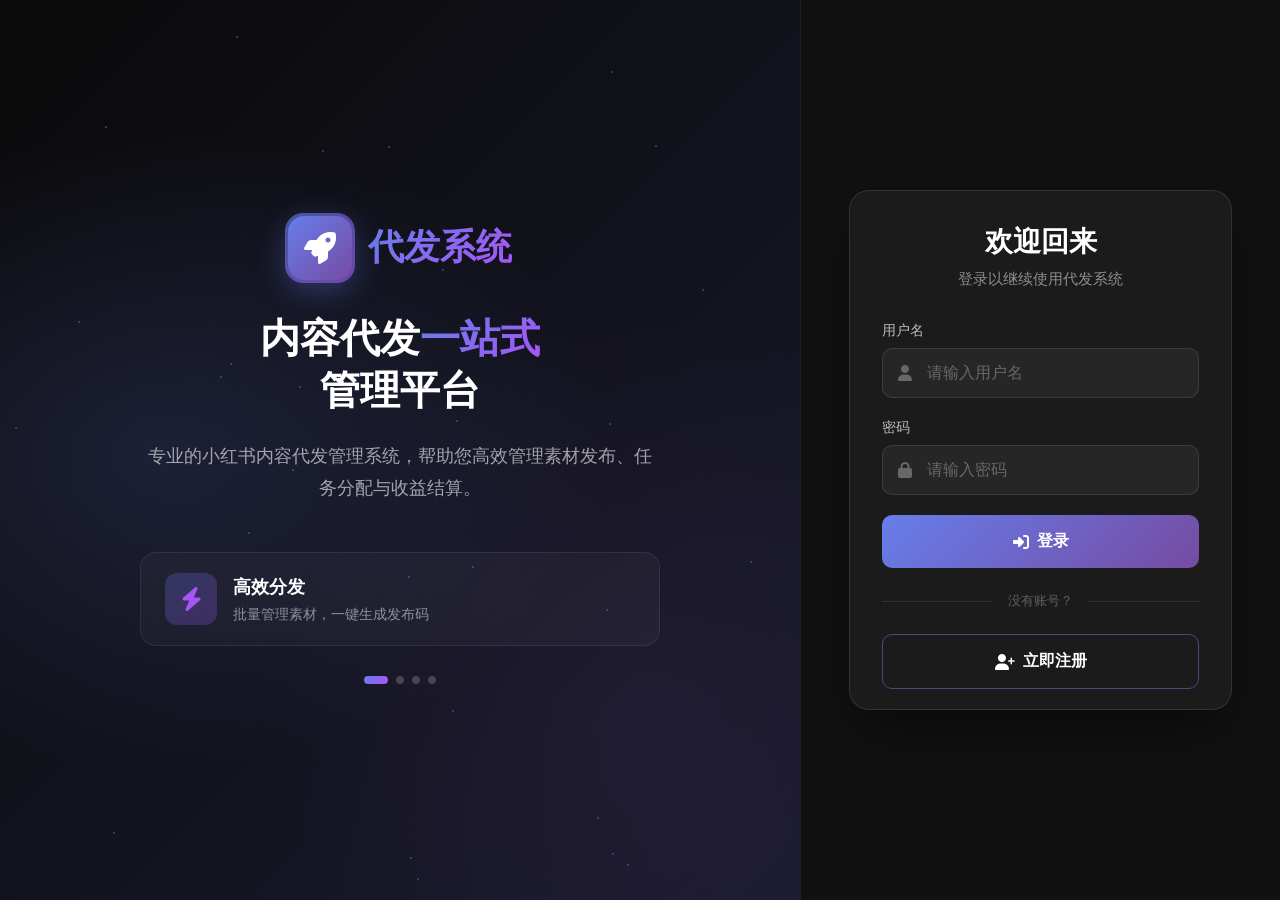
==== frontend/index.html @ cd4ba2f3 "feat: 新增 Docker 一键部署（效仿 sub2api 方案A） - config.go 改为环境变量优先，本地默认值兜底（DB/JWT/端口/前端目录） - main.go 前端与上传目录改" ====
<!DOCTYPE html>
<html lang="zh-CN">

<head>
  <meta charset="UTF-8">
  <meta name="viewport" content="width=device-width, initial-scale=1.0, maximum-scale=1.0, user-scalable=no">
  <title>代发系统 - 登录</title>
  <link rel="stylesheet" href="https://cdnjs.cloudflare.com/ajax/libs/font-awesome/6.4.0/css/all.min.css">
  <link href="https://fonts.googleapis.com/css2?family=Inter:wght@400;500;600;700;800&display=swap" rel="stylesheet">
  <style>
    * {
      margin: 0;
      padding: 0;
      box-sizing: border-box;
    }

    body {
      font-family: 'Inter', 'PingFang SC', 'Microsoft YaHei', sans-serif;
      background: #0a0a0a;
      color: #fff;
      min-height: 100vh;
      overflow-x: hidden;
      overflow-y: auto;
      /* 隐藏滚动条但保持滚动功能 */
      scrollbar-width: none;
      /* Firefox */
      -ms-overflow-style: none;
      /* IE and Edge */
    }

    body::-webkit-scrollbar {
      display: none;
      /* Chrome, Safari, Opera */
    }

    html {
      scrollbar-width: none;
      -ms-overflow-style: none;
    }

    html::-webkit-scrollbar {
      display: none;
    }

    .login-container {
      display: flex;
      min-height: 100vh;
    }

    /* 左侧品牌区域 */
    .brand-section {
      flex: 1;
      display: flex;
      flex-direction: column;
      justify-content: center;
      align-items: center;
      padding: 4rem;
      position: relative;
      background: linear-gradient(135deg, #0a0a0a 0%, #1a1a2e 100%);
      overflow: hidden;
    }

    /* 动态背景 */
    .brand-section::before {
      content: '';
      position: absolute;
      top: 0;
      left: 0;
      right: 0;
      bottom: 0;
      background:
        radial-gradient(ellipse at 20% 50%, rgba(102, 126, 234, 0.15) 0%, transparent 50%),
        radial-gradient(ellipse at 80% 80%, rgba(118, 75, 162, 0.1) 0%, transparent 40%);
      pointer-events: none;
    }

    /* 粒子动画 */
    .particles {
      position: absolute;
      top: 0;
      left: 0;
      width: 100%;
      height: 100%;
      overflow: hidden;
      pointer-events: none;
    }

    .particle {
      position: absolute;
      width: 2px;
      height: 2px;
      background: rgba(102, 126, 234, 0.5);
      border-radius: 50%;
      animation: float-particle 15s infinite ease-in-out;
    }

    @keyframes float-particle {

      0%,
      100% {
        transform: translateY(0) translateX(0);
        opacity: 0;
      }

      10% {
        opacity: 1;
      }

      90% {
        opacity: 1;
      }

      100% {
        transform: translateY(-100vh) translateX(50px);
        opacity: 0;
      }
    }

    .brand-content {
      position: relative;
      z-index: 1;
      max-width: 520px;
      text-align: center;
    }

    .brand-logo {
      display: flex;
      align-items: center;
      justify-content: center;
      gap: 1rem;
      margin-bottom: 2rem;
    }

    .brand-logo-icon {
      width: 64px;
      height: 64px;
      background: linear-gradient(135deg, #667eea 0%, #764ba2 100%);
      border-radius: 16px;
      display: flex;
      align-items: center;
      justify-content: center;
      font-size: 2rem;
      box-shadow: 0 8px 32px rgba(102, 126, 234, 0.4);
      animation: logo-float 3s ease-in-out infinite, logo-glow 2s ease-in-out infinite alternate;
      position: relative;
    }

    .brand-logo-icon::after {
      content: '';
      position: absolute;
      inset: -3px;
      border-radius: 18px;
      background: linear-gradient(135deg, #667eea 0%, #a855f7 50%, #667eea 100%);
      background-size: 200% 200%;
      animation: border-rotate 3s linear infinite;
      z-index: -1;
      opacity: 0.6;
    }

    @keyframes logo-float {

      0%,
      100% {
        transform: translateY(0) rotate(0deg);
      }

      50% {
        transform: translateY(-8px) rotate(5deg);
      }
    }

    @keyframes logo-glow {
      0% {
        box-shadow: 0 8px 32px rgba(102, 126, 234, 0.4);
      }

      100% {
        box-shadow: 0 12px 48px rgba(168, 85, 247, 0.6);
      }
    }

    @keyframes border-rotate {
      0% {
        background-position: 0% 50%;
      }

      100% {
        background-position: 200% 50%;
      }
    }

    .brand-logo-text {
      font-size: 2.25rem;
      font-weight: 800;
      background: linear-gradient(135deg, #667eea 0%, #a855f7 100%);
      -webkit-background-clip: text;
      -webkit-text-fill-color: transparent;
      background-clip: text;
      animation: text-shimmer 3s ease-in-out infinite;
    }

    @keyframes text-shimmer {

      0%,
      100% {
        filter: brightness(1);
      }

      50% {
        filter: brightness(1.3);
      }
    }

    .brand-tagline {
      font-size: 2.5rem;
      font-weight: 700;
      line-height: 1.3;
      margin-bottom: 1.5rem;
      color: #fff;
    }

    .brand-tagline span {
      background: linear-gradient(135deg, #667eea 0%, #a855f7 100%);
      -webkit-background-clip: text;
      -webkit-text-fill-color: transparent;
      background-clip: text;
    }

    .brand-description {
      font-size: 1.125rem;
      color: rgba(255, 255, 255, 0.6);
      line-height: 1.8;
      margin-bottom: 3rem;
    }

    /* 特性卡片轮播 */
    .features-carousel {
      position: relative;
      height: 100px;
      perspective: 1000px;
      margin-top: 1rem;
    }

    .feature-item {
      position: absolute;
      width: 100%;
      display: flex;
      align-items: center;
      gap: 1rem;
      padding: 1.25rem 1.5rem;
      background: rgba(255, 255, 255, 0.03);
      border: 1px solid rgba(255, 255, 255, 0.08);
      border-radius: 16px;
      transition: all 0.6s cubic-bezier(0.4, 0, 0.2, 1);
      opacity: 0;
      transform: rotateX(-90deg) translateY(50px);
      transform-origin: top center;
      backface-visibility: hidden;
    }

    .feature-item.active {
      opacity: 1;
      transform: rotateX(0deg) translateY(0);
    }

    .feature-item.exit {
      opacity: 0;
      transform: rotateX(90deg) translateY(-50px);
    }

    .feature-item:hover {
      background: rgba(102, 126, 234, 0.15);
      border-color: rgba(102, 126, 234, 0.4);
      box-shadow: 0 8px 32px rgba(102, 126, 234, 0.2);
    }

    .feature-icon {
      width: 52px;
      height: 52px;
      background: linear-gradient(135deg, rgba(102, 126, 234, 0.25) 0%, rgba(168, 85, 247, 0.25) 100%);
      border-radius: 12px;
      display: flex;
      align-items: center;
      justify-content: center;
      color: #a855f7;
      font-size: 1.5rem;
      flex-shrink: 0;
      animation: icon-pulse 2s ease-in-out infinite;
    }

    @keyframes icon-pulse {

      0%,
      100% {
        transform: scale(1);
      }

      50% {
        transform: scale(1.1);
      }
    }

    .feature-text {
      text-align: left;
    }

    .feature-text h4 {
      font-size: 1.125rem;
      font-weight: 600;
      color: #fff;
      margin-bottom: 0.35rem;
    }

    .feature-text p {
      font-size: 0.9rem;
      color: rgba(255, 255, 255, 0.5);
    }

    /* 轮播指示器 */
    .carousel-dots {
      display: flex;
      justify-content: center;
      gap: 0.5rem;
      margin-top: 1.5rem;
    }

    .carousel-dot {
      width: 8px;
      height: 8px;
      border-radius: 50%;
      background: rgba(255, 255, 255, 0.2);
      transition: all 0.3s ease;
      cursor: pointer;
    }

    .carousel-dot.active {
      background: linear-gradient(135deg, #667eea 0%, #a855f7 100%);
      width: 24px;
      border-radius: 4px;
    }

    /* 右侧登录区域 */
    .login-section {
      width: 480px;
      display: flex;
      flex-direction: column;
      justify-content: center;
      padding: 3rem;
      background: #111;
      border-left: 1px solid rgba(255, 255, 255, 0.06);
      perspective: 1500px;
    }

    /* 3D 翻转卡片容器 */
    .flip-container {
      position: relative;
      width: 100%;
      max-width: 400px;
      height: 520px;
      margin: 0 auto;
    }

    .flip-card {
      position: relative;
      width: 100%;
      height: 100%;
      transform-style: preserve-3d;
      transition: transform 0.8s cubic-bezier(0.175, 0.885, 0.32, 1.275);
    }

    .flip-card.flipped {
      transform: rotateY(180deg);
    }

    .flip-card-front,
    .flip-card-back {
      position: absolute;
      width: 100%;
      height: 100%;
      backface-visibility: hidden;
      -webkit-backface-visibility: hidden;
      border-radius: 20px;
      padding: 2rem;
      background: rgba(30, 30, 30, 0.8);
      border: 1px solid rgba(255, 255, 255, 0.1);
      box-shadow: 0 25px 50px -12px rgba(0, 0, 0, 0.5);
      overflow-y: auto;
      /* 隐藏滚动条但保持滚动功能 */
      scrollbar-width: none;
      /* Firefox */
      -ms-overflow-style: none;
      /* IE and Edge */
    }

    .flip-card-front::-webkit-scrollbar,
    .flip-card-back::-webkit-scrollbar {
      display: none;
      /* Chrome, Safari, Opera */
    }

    .flip-card-front {
      z-index: 2;
    }

    .flip-card-back {
      transform: rotateY(180deg);
      visibility: hidden;
    }

    .flip-card.flipped .flip-card-front {
      visibility: hidden;
    }

    .flip-card.flipped .flip-card-back {
      visibility: visible;
    }

    /* 翻转卡片边缘光效 */
    .flip-card::before {
      content: '';
      position: absolute;
      inset: -2px;
      border-radius: 22px;
      background: linear-gradient(135deg, #667eea 0%, #a855f7 50%, #667eea 100%);
      background-size: 200% 200%;
      animation: card-glow 3s ease-in-out infinite;
      opacity: 0;
      z-index: -1;
      transition: opacity 0.3s ease;
    }

    .flip-card:hover::before {
      opacity: 0.5;
    }

    @keyframes card-glow {

      0%,
      100% {
        background-position: 0% 50%;
      }

      50% {
        background-position: 100% 50%;
      }
    }

    .login-card {
      width: 100%;
    }

    .login-header {
      text-align: center;
      margin-bottom: 2rem;
    }

    .login-header h2 {
      font-size: 1.75rem;
      font-weight: 700;
      margin-bottom: 0.5rem;
    }

    .login-header p {
      color: rgba(255, 255, 255, 0.5);
      font-size: 0.9375rem;
    }

    /* 标签切换 */
    .tab-container {
      display: flex;
      background: rgba(255, 255, 255, 0.05);
      border-radius: 12px;
      padding: 4px;
      margin-bottom: 2rem;
    }

    .tab-item {
      flex: 1;
      padding: 0.875rem 1rem;
      border-radius: 10px;
      text-align: center;
      font-weight: 600;
      cursor: pointer;
      transition: all 0.3s ease;
      color: rgba(255, 255, 255, 0.5);
      font-size: 0.9375rem;
    }

    .tab-item.active {
      background: linear-gradient(135deg, #667eea 0%, #764ba2 100%);
      color: #fff;
      box-shadow: 0 4px 15px rgba(102, 126, 234, 0.4);
    }

    .tab-item:hover:not(.active) {
      color: rgba(255, 255, 255, 0.8);
    }

    /* 表单样式 */
    .form-field {
      margin-bottom: 1.25rem;
    }

    .form-field label {
      display: block;
      font-size: 0.875rem;
      font-weight: 500;
      color: rgba(255, 255, 255, 0.7);
      margin-bottom: 0.5rem;
    }

    .input-wrapper {
      position: relative;
    }

    .input-wrapper i {
      position: absolute;
      left: 1rem;
      top: 50%;
      transform: translateY(-50%);
      color: rgba(255, 255, 255, 0.3);
      font-size: 1rem;
    }

    .form-field input {
      width: 100%;
      padding: 0.9375rem 1rem 0.9375rem 2.75rem;
      background: rgba(255, 255, 255, 0.05);
      border: 1px solid rgba(255, 255, 255, 0.1);
      border-radius: 10px;
      font-size: 16px;
      /* 防止iOS缩放 */
      color: #fff;
      transition: all 0.3s ease;
      touch-action: manipulation;
      -webkit-user-select: text;
      user-select: text;
    }

    .form-field input::placeholder {
      color: rgba(255, 255, 255, 0.3);
    }

    .form-field input:focus {
      outline: none;
      border-color: #667eea;
      background: rgba(102, 126, 234, 0.1);
      box-shadow: 0 0 0 3px rgba(102, 126, 234, 0.15);
    }

    .form-field {
      position: relative;
      z-index: 10;
    }

    .input-wrapper {
      position: relative;
      z-index: 11;
    }

    .submit-btn {
      width: 100%;
      padding: 1rem;
      background: linear-gradient(135deg, #667eea 0%, #764ba2 100%);
      border: none;
      border-radius: 10px;
      color: white;
      font-size: 1rem;
      font-weight: 600;
      cursor: pointer;
      transition: all 0.3s ease;
      display: flex;
      align-items: center;
      justify-content: center;
      gap: 0.5rem;
      margin-top: 0.5rem;
    }

    .submit-btn:hover {
      transform: translateY(-2px);
      box-shadow: 0 8px 25px rgba(102, 126, 234, 0.5);
    }

    .submit-btn:active {
      transform: translateY(0);
    }

    .submit-btn:disabled {
      opacity: 0.7;
      cursor: not-allowed;
      transform: none;
    }

    /* 分隔线 */
    .divider {
      display: flex;
      align-items: center;
      margin: 1.5rem 0;
      color: rgba(255, 255, 255, 0.3);
      font-size: 0.8125rem;
    }

    .divider::before,
    .divider::after {
      content: '';
      flex: 1;
      height: 1px;
      background: rgba(255, 255, 255, 0.1);
    }

    .divider span {
      padding: 0 1rem;
    }

    /* 测试账号 */
    .test-accounts {
      text-align: center;
      padding: 1rem;
      background: rgba(255, 255, 255, 0.03);
      border-radius: 10px;
      border: 1px dashed rgba(255, 255, 255, 0.1);
    }

    .test-accounts p {
      font-size: 0.8125rem;
      color: rgba(255, 255, 255, 0.4);
      margin: 0.25rem 0;
    }

    .test-accounts .accounts {
      color: #667eea;
      font-weight: 500;
    }

    /* 页脚 */
    .footer {
      text-align: center;
      margin-top: 2rem;
      color: rgba(255, 255, 255, 0.3);
      font-size: 0.75rem;
    }

    /* Toast 样式 */
    .toast-container {
      position: fixed;
      top: 20px;
      right: 20px;
      z-index: 9999;
      display: flex;
      flex-direction: column;
      gap: 10px;
    }

    .toast {
      padding: 1rem 1.5rem;
      border-radius: 10px;
      animation: slideIn 0.3s ease;
      display: flex;
      align-items: center;
      gap: 0.5rem;
      font-size: 0.9375rem;
    }

    .toast-success {
      background: linear-gradient(135deg, #10b981 0%, #059669 100%);
      color: white;
    }

    .toast-error {
      background: linear-gradient(135deg, #ef4444 0%, #dc2626 100%);
      color: white;
    }

    @keyframes slideIn {
      from {
        transform: translateX(100%);
        opacity: 0;
      }

      to {
        transform: translateX(0);
        opacity: 1;
      }
    }

    /* 响应式 */
    @media (max-width: 1024px) {
      .login-container {
        flex-direction: column;
      }

      .brand-section {
        padding: 2rem;
        min-height: auto;
      }

      .brand-tagline {
        font-size: 1.75rem;
      }

      .features {
        display: none;
      }

      .login-section {
        width: 100%;
        border-left: none;
        border-top: 1px solid rgba(255, 255, 255, 0.06);
      }
    }

    @media (max-width: 768px) {
      .login-container {
        flex-direction: column;
        min-height: 100vh;
      }

      .brand-section {
        padding: 1.5rem 1rem;
        min-height: 30vh;
        flex: none;
      }

      .brand-content {
        transform: scale(0.9);
      }

      .brand-logo {
        margin-bottom: 1rem;
      }

      .brand-logo-icon {
        width: 40px;
        height: 40px;
        font-size: 1.125rem;
      }

      .brand-logo-text {
        font-size: 1.25rem;
      }

      .brand-tagline {
        font-size: 1.5rem;
        margin-bottom: 0.5rem;
      }

      .brand-description {
        font-size: 0.8125rem;
        margin-bottom: 1rem;
        display: none;
      }

      .features-carousel {
        display: none;
      }

      .carousel-dots {
        display: none;
      }

      .login-section {
        flex: 1;
        padding: 1.5rem;
        border-top: none;
        display: flex;
        align-items: flex-start;
        padding-top: 0;
      }

      .flip-container {
        width: 100%;
        max-width: 100%;
        height: auto;
        min-height: 450px;
      }

      .flip-card {
        position: relative;
      }

      .flip-card-front,
      .flip-card-back {
        position: relative;
        padding: 1.5rem;
        border-radius: 16px;
        height: auto;
        min-height: 400px;
      }

      .flip-card-back {
        position: absolute;
        top: 0;
        left: 0;
        width: 100%;
      }

      .login-header {
        margin-bottom: 1.5rem;
      }

      .login-header h2 {
        font-size: 1.5rem;
      }

      .login-header p {
        font-size: 0.875rem;
      }

      .tab-container {
        margin-bottom: 1.5rem;
      }

      .tab-item {
        padding: 0.75rem 0.875rem;
        font-size: 0.875rem;
      }

      .form-field {
        margin-bottom: 1rem;
      }

      .form-field label {
        font-size: 0.8125rem;
      }

      /* 移动端全屏暗色登录设计 */
      .login-container {
        display: block;
        min-height: 100vh;
        background: linear-gradient(180deg, #0a0a0f 0%, #1a1a2e 50%, #16213e 100%);
      }

      /* 隐藏桌面端品牌区域 */
      .brand-section {
        display: none;
      }

      .login-section {
        width: 100%;
        height: 100vh;
        display: flex;
        flex-direction: column;
        align-items: center;
        justify-content: center;
        padding: 1.5rem;
        border: none;
        background: transparent;
      }

      /* 移动端Logo区域 */
      .login-section::before {
        content: '';
        position: absolute;
        top: 0;
        left: 0;
        right: 0;
        height: 50%;
        background: radial-gradient(ellipse at 50% 0%, rgba(102, 126, 234, 0.15) 0%, transparent 70%);
        pointer-events: none;
      }

      .flip-container {
        position: relative;
        width: 100%;
        max-width: 360px;
        height: auto;
        margin: 0 auto;
      }

      .flip-card {
        position: relative;
        width: 100%;
        height: auto;
      }

      .flip-card-front,
      .flip-card-back {
        position: relative;
        width: 100%;
        height: auto;
        padding: 2rem 1.5rem;
        background: rgba(30, 30, 45, 0.85);
        border: 1px solid rgba(255, 255, 255, 0.08);
        border-radius: 24px;
        box-shadow: 0 25px 60px rgba(0, 0, 0, 0.5),
          0 0 0 1px rgba(255, 255, 255, 0.05) inset;
        backdrop-filter: blur(20px);
      }

      .flip-card-back {
        position: absolute;
        top: 0;
        left: 0;
        visibility: hidden;
        pointer-events: none;
      }

      .flip-card.flipped .flip-card-front {
        visibility: hidden;
        pointer-events: none;
      }

      .flip-card.flipped .flip-card-back {
        visibility: visible;
        pointer-events: auto;
      }

      /* 添加移动端顶部Logo */
      .login-header::before {
        content: '🚀';
        display: block;
        font-size: 2.5rem;
        text-align: center;
        margin-bottom: 1rem;
        animation: float 3s ease-in-out infinite;
      }

      @keyframes float {

        0%,
        100% {
          transform: translateY(0);
        }

        50% {
          transform: translateY(-8px);
        }
      }

      .login-header {
        text-align: center;
        margin-bottom: 2rem;
      }

      .login-header h2 {
        font-size: 1.5rem;
        font-weight: 700;
        background: linear-gradient(135deg, #fff 0%, #a5b4fc 100%);
        -webkit-background-clip: text;
        -webkit-text-fill-color: transparent;
        background-clip: text;
        margin-bottom: 0.5rem;
      }

      .login-header p {
        font-size: 0.875rem;
        color: rgba(255, 255, 255, 0.5);
      }

      .form-field {
        margin-bottom: 1.25rem;
        position: relative;
        z-index: 10;
      }

      .form-field label {
        color: rgba(255, 255, 255, 0.7);
        font-size: 0.8125rem;
        font-weight: 500;
        margin-bottom: 0.5rem;
        display: block;
      }

      .form-field input {
        width: 100%;
        padding: 1rem 1rem 1rem 2.75rem;
        background: rgba(255, 255, 255, 0.06);
        border: 1px solid rgba(255, 255, 255, 0.1);
        border-radius: 12px;
        color: #fff;
        font-size: 16px;
        /* 防止iOS缩放 */
        transition: all 0.3s ease;
        touch-action: manipulation;
        -webkit-user-select: text;
        user-select: text;
        -webkit-appearance: none;
        appearance: none;
      }

      .form-field input::placeholder {
        color: rgba(255, 255, 255, 0.3);
      }

      .form-field input:focus {
        outline: none;
        border-color: rgba(102, 126, 234, 0.6);
        background: rgba(102, 126, 234, 0.08);
        box-shadow: 0 0 0 3px rgba(102, 126, 234, 0.15);
      }

      .input-wrapper {
        position: relative;
        z-index: 11;
      }

      .input-wrapper i {
        color: rgba(255, 255, 255, 0.4);
        font-size: 1rem;
        left: 1rem;
      }

      .submit-btn {
        width: 100%;
        padding: 1rem;
        background: linear-gradient(135deg, #667eea 0%, #764ba2 100%);
        border: none;
        border-radius: 12px;
        color: #fff;
        font-size: 1rem;
        font-weight: 600;
        cursor: pointer;
        transition: all 0.3s ease;
        box-shadow: 0 8px 24px rgba(102, 126, 234, 0.35);
      }

      .submit-btn:hover,
      .submit-btn:active {
        transform: translateY(-2px);
        box-shadow: 0 12px 28px rgba(102, 126, 234, 0.45);
      }

      .divider {
        color: rgba(255, 255, 255, 0.3);
        font-size: 0.8125rem;
        margin: 1.5rem 0;
      }

      .divider::before,
      .divider::after {
        background: rgba(255, 255, 255, 0.1);
      }

      .footer {
        margin-top: 1.5rem;
        text-align: center;
      }

      .footer p {
        font-size: 0.75rem;
        color: rgba(255, 255, 255, 0.3);
      }
    }

    @media (max-width: 480px) {
      .login-section {
        padding: 1rem;
      }

      .flip-card-front,
      .flip-card-back {
        padding: 1.5rem 1.25rem;
      }

      .login-header::before {
        font-size: 2rem;
      }

      .login-header h2 {
        font-size: 1.375rem;
      }
    }

    /* 超小屏幕适配 */
    @media (max-width: 375px) {

      .flip-card-front,
      .flip-card-back {
        padding: 1.25rem 1rem;
      }

      .login-header {
        margin-bottom: 1.5rem;
      }

      .login-header::before {
        font-size: 1.75rem;
        margin-bottom: 0.75rem;
      }

      .login-header h2 {
        font-size: 1.25rem;
      }

      .form-field {
        margin-bottom: 1rem;
      }

      .submit-btn {
        padding: 0.875rem;
      }
    }
  </style>
</head>

<body>
  <div class="login-container">
    <!-- 左侧品牌区域 -->
    <div class="brand-section">
      <div class="particles" id="particles"></div>

      <div class="brand-content">
        <div class="brand-logo">
          <div class="brand-logo-icon">
            <i class="fas fa-rocket"></i>
          </div>
          <span class="brand-logo-text">代发系统</span>
        </div>

        <h1 class="brand-tagline">
          内容代发<span>一站式</span><br>管理平台
        </h1>

        <p class="brand-description">
          专业的小红书内容代发管理系统，帮助您高效管理素材发布、任务分配与收益结算。
        </p>

        <div class="features-carousel" id="featuresCarousel">
          <div class="feature-item active" data-index="0">
            <div class="feature-icon">
              <i class="fas fa-bolt"></i>
            </div>
            <div class="feature-text">
              <h4>高效分发</h4>
              <p>批量管理素材，一键生成发布码</p>
            </div>
          </div>
          <div class="feature-item" data-index="1">
            <div class="feature-icon">
              <i class="fas fa-chart-line"></i>
            </div>
            <div class="feature-text">
              <h4>数据追踪</h4>
              <p>实时监控发布进度与审核状态</p>
            </div>
          </div>
          <div class="feature-item" data-index="2">
            <div class="feature-icon">
              <i class="fas fa-wallet"></i>
            </div>
            <div class="feature-text">
              <h4>便捷结算</h4>
              <p>自动计算收益，支持多种提现方式</p>
            </div>
          </div>
          <div class="feature-item" data-index="3">
            <div class="feature-icon">
              <i class="fas fa-shield-alt"></i>
            </div>
            <div class="feature-text">
              <h4>安全可靠</h4>
              <p>数据加密存储，保障账户安全</p>
            </div>
          </div>
        </div>
        <div class="carousel-dots">
          <div class="carousel-dot active" data-index="0"></div>
          <div class="carousel-dot" data-index="1"></div>
          <div class="carousel-dot" data-index="2"></div>
          <div class="carousel-dot" data-index="3"></div>
        </div>
      </div>
    </div>

    <!-- 右侧登录区域 -->
    <div class="login-section">
      <div class="flip-container">
        <div class="flip-card" id="flipCard">
          <!-- 正面：登录表单 -->
          <div class="flip-card-front">
            <div class="login-card">
              <div class="login-header">
                <h2>欢迎回来</h2>
                <p>登录以继续使用代发系统</p>
              </div>

              <form id="loginForm" onsubmit="handleLogin(event)">
                <div class="form-field">
                  <label>用户名</label>
                  <div class="input-wrapper">
                    <i class="fas fa-user"></i>
                    <input type="text" id="loginUsername" placeholder="请输入用户名" required>
                  </div>
                </div>
                <div class="form-field">
                  <label>密码</label>
                  <div class="input-wrapper">
                    <i class="fas fa-lock"></i>
                    <input type="password" id="loginPassword" placeholder="请输入密码" required>
                  </div>
                </div>
                <button type="submit" class="submit-btn" id="loginBtn">
                  <i class="fas fa-sign-in-alt"></i>
                  登录
                </button>
              </form>

              <div class="divider"><span>没有账号？</span></div>
              <button class="submit-btn"
                style="background: transparent; border: 1px solid rgba(102, 126, 234, 0.5); box-shadow: none;"
                onclick="flipToRegister()">
                <i class="fas fa-user-plus"></i>
                立即注册
              </button>

              <div class="footer">
                <p>© 2024 代发系统 · 版权所有</p>
              </div>
            </div>
          </div>

          <!-- 背面：注册表单 -->
          <div class="flip-card-back">
            <div class="login-card">
              <div class="login-header">
                <h2>创建账号</h2>
                <p>注册成为代发系统用户</p>
              </div>

              <form id="registerForm" onsubmit="handleRegister(event)">
                <div class="form-field">
                  <label>用户名</label>
                  <div class="input-wrapper">
                    <i class="fas fa-user"></i>
                    <input type="text" id="regUsername" placeholder="请输入用户名" required>
                  </div>
                </div>
                <div class="form-field">
                  <label>密码</label>
                  <div class="input-wrapper">
                    <i class="fas fa-lock"></i>
                    <input type="password" id="regPassword" placeholder="请输入密码" required>
                  </div>
                </div>
                <div class="form-field">
                  <label>昵称</label>
                  <div class="input-wrapper">
                    <i class="fas fa-id-card"></i>
                    <input type="text" id="regNickname" placeholder="请输入昵称">
                  </div>
                </div>
                <div class="form-field">
                  <label>邀请码（选填）</label>
                  <div class="input-wrapper">
                    <i class="fas fa-gift"></i>
                    <input type="text" id="regInviteCode" placeholder="填写邀请人用户名可获得奖励">
                  </div>
                </div>
                <button type="submit" class="submit-btn" id="registerBtn">
                  <i class="fas fa-user-plus"></i>
                  注册
                </button>
              </form>

              <div class="divider"><span>已有账号？</span></div>
              <button class="submit-btn"
                style="background: transparent; border: 1px solid rgba(102, 126, 234, 0.5); box-shadow: none;"
                onclick="flipToLogin()">
                <i class="fas fa-sign-in-alt"></i>
                返回登录
              </button>

              <div class="footer">
                <p>© 2024 代发系统 · 版权所有</p>
              </div>
            </div>
          </div>
        </div>
      </div>
    </div>
  </div>

  <div class="toast-container"></div>

  <script>
    // 生成粒子
    (function () {
      const container = document.getElementById('particles');
      for (let i = 0; i < 30; i++) {
        const particle = document.createElement('div');
        particle.className = 'particle';
        particle.style.left = Math.random() * 100 + '%';
        particle.style.top = Math.random() * 100 + '%';
        particle.style.animationDelay = Math.random() * 15 + 's';
        particle.style.animationDuration = (10 + Math.random() * 20) + 's';
        container.appendChild(particle);
      }
    })();

    // 特性卡片轮播
    (function () {
      const items = document.querySelectorAll('.feature-item');
      const dots = document.querySelectorAll('.carousel-dot');
      let currentIndex = 0;
      const total = items.length;

      function showItem(index) {
        items.forEach((item, i) => {
          item.classList.remove('active', 'exit');
          if (i === currentIndex) {
            item.classList.add('exit');
          }
        });
        dots.forEach((dot, i) => {
          dot.classList.toggle('active', i === index);
        });

        setTimeout(() => {
          items.forEach((item, i) => {
            item.classList.remove('active', 'exit');
            if (i === index) {
              item.classList.add('active');
            }
          });
        }, 300);
        currentIndex = index;
      }

      // 点击指示器切换
      dots.forEach((dot, i) => {
        dot.addEventListener('click', () => showItem(i));
      });

      // 自动轮播
      setInterval(() => {
        const next = (currentIndex + 1) % total;
        showItem(next);
      }, 3000);
    })();

    // 3D翻转卡片函数
    function flipToRegister() {
      document.getElementById('flipCard').classList.add('flipped');
    }

    function flipToLogin() {
      document.getElementById('flipCard').classList.remove('flipped');
    }

    // 旧的switchTab函数保持向后兼容
    function switchTab(tab) {
      if (tab === 'register') {
        flipToRegister();
      } else {
        flipToLogin();
      }
    }

    const API_BASE = '/api';

    function setToken(token) { localStorage.setItem('token', token); }
    function getToken() { return localStorage.getItem('token'); }
    function setUser(user) { localStorage.setItem('user', JSON.stringify(user)); }
    function getUser() { try { return JSON.parse(localStorage.getItem('user')); } catch { return null; } }
    function isLoggedIn() { return !!getToken(); }

    function navigateByRole() {
      const user = getUser();
      if (!user) return;
      switch (user.role) {
        case 'admin': window.location.href = '/admin'; break;
        case 'merchant': window.location.href = '/merchant'; break;
        default: window.location.href = '/user';
      }
    }

    function showToast(message, type = 'success') {
      let container = document.querySelector('.toast-container');
      if (!container) {
        container = document.createElement('div');
        container.className = 'toast-container';
        document.body.appendChild(container);
      }
      const toast = document.createElement('div');
      toast.className = 'toast toast-' + type;
      const icon = type === 'success' ? 'check-circle' : 'exclamation-circle';
      toast.innerHTML = '<i class="fas fa-' + icon + '"></i><span>' + message + '</span>';
      container.appendChild(toast);
      setTimeout(() => toast.remove(), 3000);
    }

    if (isLoggedIn()) {
      navigateByRole();
    } else {
      // Check for invite code in URL and auto-fill
      const urlParams = new URLSearchParams(window.location.search);
      const refCode = urlParams.get('ref');
      if (refCode) {
        // Switch to register tab and fill invite code
        switchTab('register');
        document.getElementById('regInviteCode').value = refCode;
      }
    }

    function switchTab(tab) {
      const tabs = document.querySelectorAll('.tab-item');
      tabs.forEach((t, i) => {
        t.classList.toggle('active', (tab === 'login' && i === 0) || (tab === 'register' && i === 1));
      });
      document.getElementById('loginForm').style.display = tab === 'login' ? 'block' : 'none';
      document.getElementById('registerForm').style.display = tab === 'register' ? 'block' : 'none';

      // 更新标题
      document.querySelector('.login-header h2').textContent = tab === 'login' ? '欢迎回来' : '创建账号';
      document.querySelector('.login-header p').textContent = tab === 'login' ? '登录以继续使用代发系统' : '注册成为新用户';
    }

    async function handleLogin(e) {
      e.preventDefault();

      const username = document.getElementById('loginUsername').value;
      const password = document.getElementById('loginPassword').value;
      const btn = document.getElementById('loginBtn');

      btn.disabled = true;
      btn.innerHTML = '<i class="fas fa-spinner fa-spin"></i> 登录中...';

      try {
        const response = await fetch(API_BASE + '/login', {
          method: 'POST',
          headers: { 'Content-Type': 'application/json' },
          body: JSON.stringify({ username, password })
        });

        const res = await response.json();

        if (res.code === 200) {
          setToken(res.data.token);
          setUser(res.data.user);
          showToast('登录成功');
          setTimeout(() => navigateByRole(), 500);
        } else {
          showToast(res.message || '登录失败', 'error');
        }
      } catch (error) {
        showToast('网络错误: ' + error.message, 'error');
      } finally {
        btn.disabled = false;
        btn.innerHTML = '<i class="fas fa-sign-in-alt"></i> 登录';
      }
    }

    async function handleRegister(e) {
      e.preventDefault();

      const data = {
        username: document.getElementById('regUsername').value,
        password: document.getElementById('regPassword').value,
        nickname: document.getElementById('regNickname').value,
        invite_code: document.getElementById('regInviteCode').value,
      };

      const btn = document.getElementById('registerBtn');
      btn.disabled = true;
      btn.innerHTML = '<i class="fas fa-spinner fa-spin"></i> 注册中...';

      try {
        const response = await fetch(API_BASE + '/register', {
          method: 'POST',
          headers: { 'Content-Type': 'application/json' },
          body: JSON.stringify(data)
        });

        const res = await response.json();
        if (res.code === 200) {
          setToken(res.data.token);
          setUser(res.data.user);
          showToast('注册成功');
          setTimeout(() => navigateByRole(), 500);
        } else {
          showToast(res.message || '注册失败', 'error');
        }
      } catch (error) {
        showToast('网络错误: ' + error.message, 'error');
      } finally {
        btn.disabled = false;
        btn.innerHTML = '<i class="fas fa-user-plus"></i> 注册';
      }
    }
  </script>
</body>

</html>
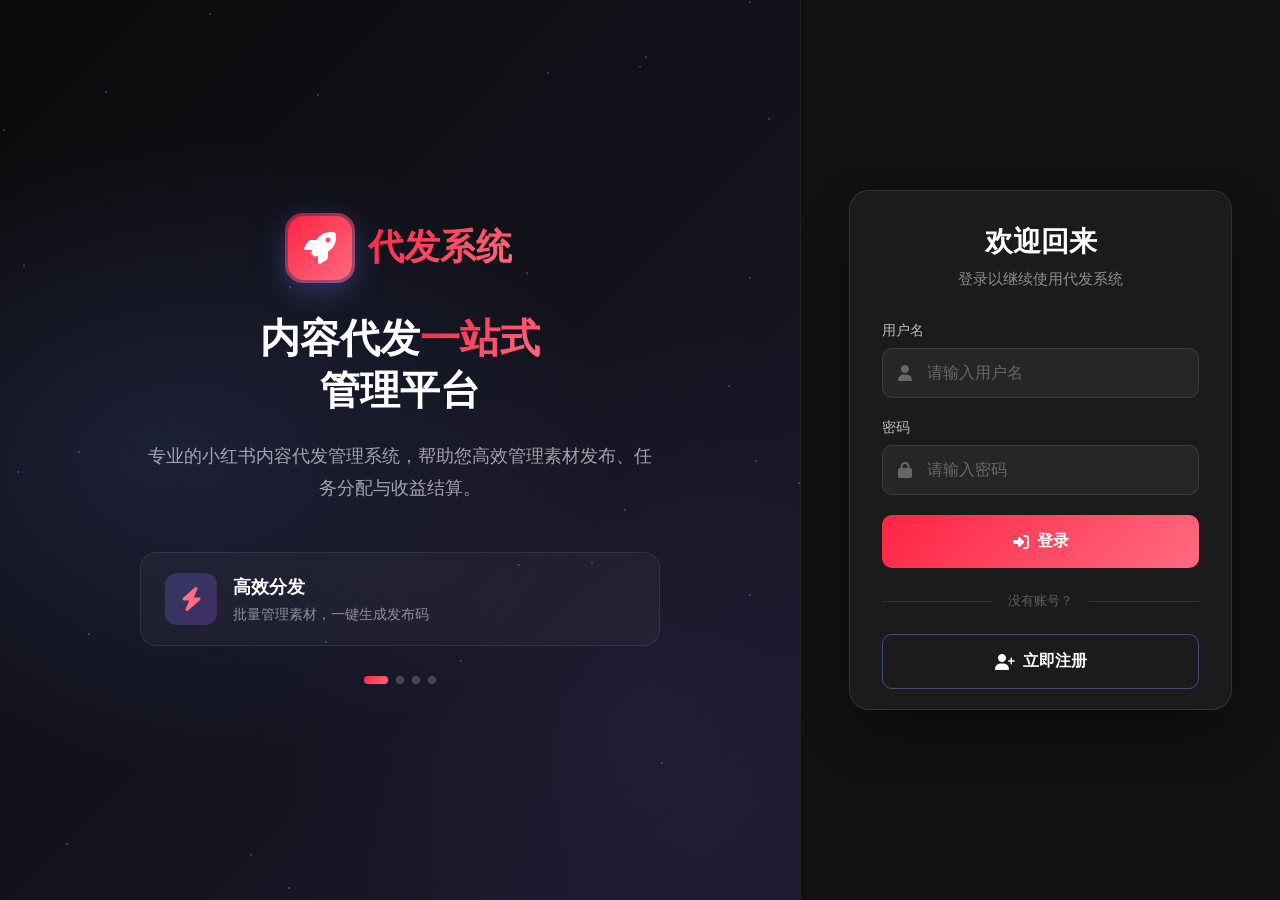
==== commit fb34caf4: "feat: 修复退出404+定时任务bug, 新增密码哈希/图片按任务命名, UI换肤小红书风 后端: - 修复退出登录跳转 /xxx/index.html 导致的 404（统一跳 /） - 修复 s" ====
--- a/frontend/index.html
+++ b/frontend/index.html
@@ -134,7 +134,7 @@
     .brand-logo-icon {
       width: 64px;
       height: 64px;
-      background: linear-gradient(135deg, #667eea 0%, #764ba2 100%);
+      background: linear-gradient(135deg, #ff2442 0%, #ff6b81 100%);
       border-radius: 16px;
       display: flex;
       align-items: center;
@@ -150,7 +150,7 @@
       position: absolute;
       inset: -3px;
       border-radius: 18px;
-      background: linear-gradient(135deg, #667eea 0%, #a855f7 50%, #667eea 100%);
+      background: linear-gradient(135deg, #ff2442 0%, #ff6b81 50%, #ff2442 100%);
       background-size: 200% 200%;
       animation: border-rotate 3s linear infinite;
       z-index: -1;
@@ -192,7 +192,7 @@
     .brand-logo-text {
       font-size: 2.25rem;
       font-weight: 800;
-      background: linear-gradient(135deg, #667eea 0%, #a855f7 100%);
+      background: linear-gradient(135deg, #ff2442 0%, #ff6b81 100%);
       -webkit-background-clip: text;
       -webkit-text-fill-color: transparent;
       background-clip: text;
@@ -220,7 +220,7 @@
     }
 
     .brand-tagline span {
-      background: linear-gradient(135deg, #667eea 0%, #a855f7 100%);
+      background: linear-gradient(135deg, #ff2442 0%, #ff6b81 100%);
       -webkit-background-clip: text;
       -webkit-text-fill-color: transparent;
       background-clip: text;
@@ -282,7 +282,7 @@
       display: flex;
       align-items: center;
       justify-content: center;
-      color: #a855f7;
+      color: #ff6b81;
       font-size: 1.5rem;
       flex-shrink: 0;
       animation: icon-pulse 2s ease-in-out infinite;
@@ -334,7 +334,7 @@
     }
 
     .carousel-dot.active {
-      background: linear-gradient(135deg, #667eea 0%, #a855f7 100%);
+      background: linear-gradient(135deg, #ff2442 0%, #ff6b81 100%);
       width: 24px;
       border-radius: 4px;
     }
@@ -421,7 +421,7 @@
       position: absolute;
       inset: -2px;
       border-radius: 22px;
-      background: linear-gradient(135deg, #667eea 0%, #a855f7 50%, #667eea 100%);
+      background: linear-gradient(135deg, #ff2442 0%, #ff6b81 50%, #ff2442 100%);
       background-size: 200% 200%;
       animation: card-glow 3s ease-in-out infinite;
       opacity: 0;
@@ -487,7 +487,7 @@
     }
 
     .tab-item.active {
-      background: linear-gradient(135deg, #667eea 0%, #764ba2 100%);
+      background: linear-gradient(135deg, #ff2442 0%, #ff6b81 100%);
       color: #fff;
       box-shadow: 0 4px 15px rgba(102, 126, 234, 0.4);
     }
@@ -543,7 +543,7 @@
 
     .form-field input:focus {
       outline: none;
-      border-color: #667eea;
+      border-color: #ff2442;
       background: rgba(102, 126, 234, 0.1);
       box-shadow: 0 0 0 3px rgba(102, 126, 234, 0.15);
     }
@@ -561,7 +561,7 @@
     .submit-btn {
       width: 100%;
       padding: 1rem;
-      background: linear-gradient(135deg, #667eea 0%, #764ba2 100%);
+      background: linear-gradient(135deg, #ff2442 0%, #ff6b81 100%);
       border: none;
       border-radius: 10px;
       color: white;
@@ -628,7 +628,7 @@
     }
 
     .test-accounts .accounts {
-      color: #667eea;
+      color: #ff2442;
       font-weight: 500;
     }
 
@@ -1003,7 +1003,7 @@
       .submit-btn {
         width: 100%;
         padding: 1rem;
-        background: linear-gradient(135deg, #667eea 0%, #764ba2 100%);
+        background: linear-gradient(135deg, #ff2442 0%, #ff6b81 100%);
         border: none;
         border-radius: 12px;
         color: #fff;
